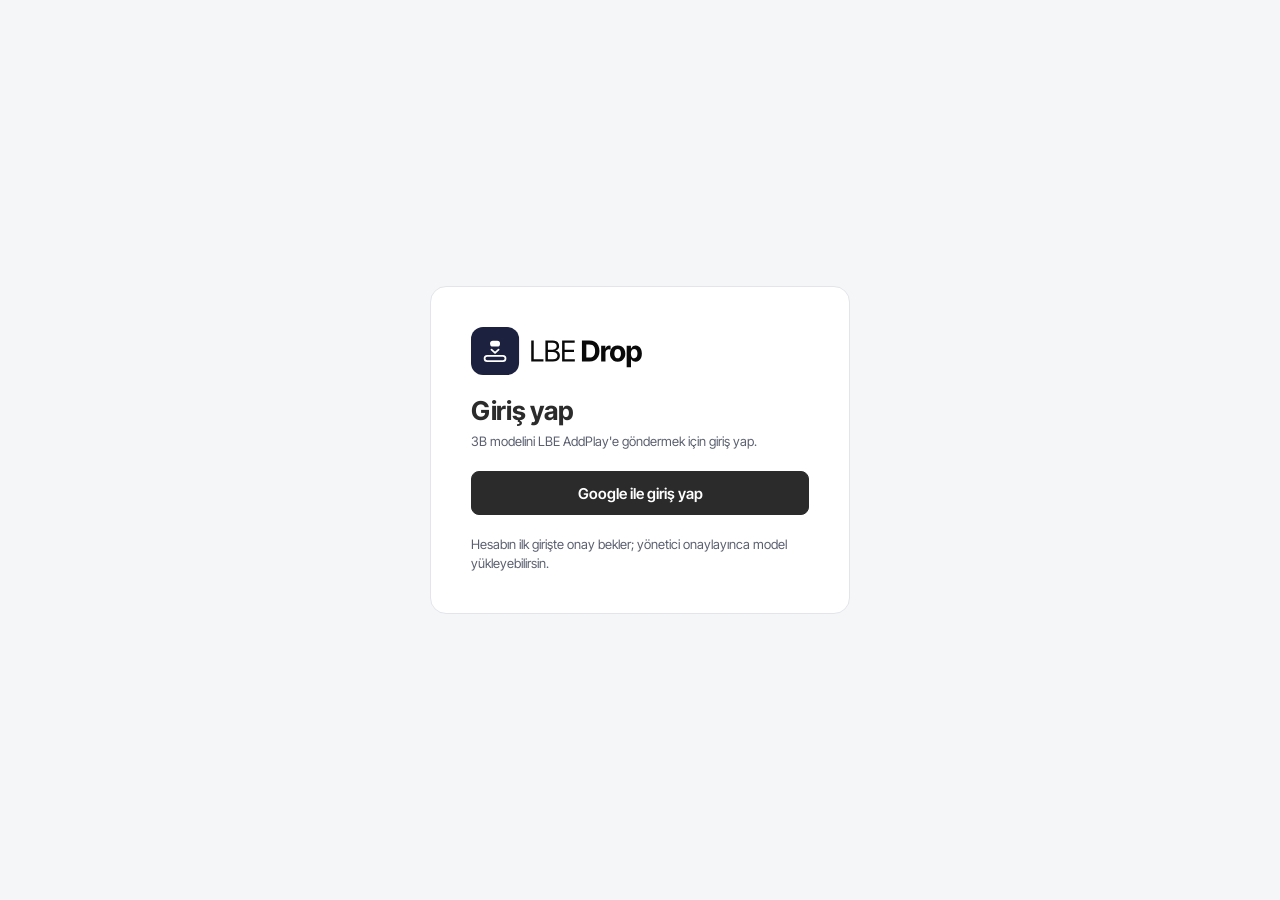
==== index.html @ 0b9477c2 "Panel yayını 2026-11-12T05:37Z" ====
<!doctype html>
<html lang="tr">
<head>
<meta charset="utf-8">
<meta name="viewport" content="width=device-width, initial-scale=1">
<meta name="referrer" content="no-referrer">
<title>LBE Drop</title>
<link rel="icon" href="marka/favicon.svg" type="image/svg+xml">
<link rel="alternate icon" href="marka/favicon.ico">
<link rel="apple-touch-icon" href="marka/apple-touch-icon.png">
<link rel="stylesheet" href="marka/tokens/tokens.css">
<link rel="stylesheet" href="marka/tokens/bilesenler.css">
<link rel="stylesheet" href="panel.css">
<script>
  // Koyu görünüm cihaz ayarını izler; renkler marka/tokens/tokens.css içindedir.
  (function () {
    var m = window.matchMedia("(prefers-color-scheme: dark)");
    var uygula = function () { document.documentElement.toggleAttribute("data-theme", false); if (m.matches) document.documentElement.setAttribute("data-theme", "dark"); };
    uygula(); m.addEventListener("change", uygula);
  })();
</script>
</head>
<body class="drop">
<div id="kok"><p class="yukleniyor">Yükleniyor…</p></div>
<dialog id="soru" class="kutu" aria-labelledby="soru-baslik">
  <h2 id="soru-baslik"></h2>
  <p class="yardim" id="soru-metin"></p>
  <div class="dugmeler"><button type="button" class="btn" id="soru-hayir">Vazgeç</button><button type="button" class="btn btn-red" id="soru-evet"></button></div>
</dialog>
<noscript><p style="padding:24px">LBE Drop için JavaScript açık olmalı.</p></noscript>
<script src="ayar.js"></script>
<script src="app.js"></script>
</body>
</html>
---- marka/tokens/tokens.css ----
/* LBE Drop — tasarım değişkenleri · öneri v1 (Kasım 2026)
   Yazılım: tek yazı ailesi Inter Tight; ürüne özel vurgu rengi yok. Karo rengi Uzay lacivert.
   Durum renkleri yalnız rozet ve bildirimde, her zaman sözcük ve simgeyle.
   Tema: açık (varsayılan). Koyu için <html data-theme="dark">. */

@font-face{font-family:"Inter Tight";src:url("../fonts/InterTight-Variable.woff2") format("woff2");font-weight:100 900;font-style:normal;font-display:swap}

:root{
  --karo:#1C2140;           /* ikon karosu (Uzay). Metin değil; üzerinde beyaz 15,7:1 */
  --bg:#FFFFFF;             /* kart, form, tablo zemini */
  --surface:#F5F6F8;        /* sayfa zemini */
  --surface-2:#EDEEF2;      /* üçüncü yüzey, avatar */
  --fg:#2B2B2B;             /* metin (beyazda 14,2:1) */
  --logo-metin:#0A0A0A;     /* logodaki "LBE Drop" yazısı */
  --muted:#5B6070;          /* ikincil metin (beyazda 6,3:1, surface'ta 5,8:1) */
  --line:#E3E5EA;           /* ayraç */
  --line-strong:#8A8F9C;    /* alan kenarı, bırakma alanı çerçevesi */
  --focus:#2B2B2B;
  --ok:#1B7A35; --ok-bg:#E6F4EA;       /* Onaylandı */
  --warn:#8A5300; --warn-bg:#FFF4D6;   /* Onay bekliyor */
  --bad:#B42318; --bad-bg:#FDECEA;     /* Reddedildi */
  --font:"Inter Tight",system-ui,-apple-system,"Segoe UI",sans-serif;
  --s-1:4px; --s-2:8px; --s-3:12px; --s-4:16px; --s-5:24px; --s-6:32px; --s-7:48px; --s-8:64px;
  --r-sm:6px; --r-md:8px; --r-lg:16px; --r-full:999px;
  --h-girdi:44px;
}
[data-theme="dark"]{
  --bg:#0F0F0F; --surface:#000000; --surface-2:#1A1A1A; --fg:#F5F5F5; --logo-metin:#F5F5F5; --muted:#A1A1A1;
  --line:#262626; --line-strong:#6E6E6E; --focus:#F5F5F5;
  --ok:#4ADE80; --ok-bg:#0D2615; --warn:#FDBA74; --warn-bg:#2A1A06; --bad:#FF7A6E; --bad-bg:#2C0F0C;
}
---- marka/tokens/bilesenler.css ----
/* LBE Drop — bileşenler · öneri v1. Önce tokens.css yüklenir. Kök: <body class="drop">. */
.drop{margin:0;background:var(--surface);color:var(--fg);font:400 15px/1.5 var(--font);-webkit-font-smoothing:antialiased}
.drop :focus-visible{outline:2px solid var(--focus);outline-offset:2px}
:where(.drop) a{color:inherit}
/* Düğmeler: en az 44 px, köşe 8 */
.btn{display:inline-flex;align-items:center;justify-content:center;gap:var(--s-2);min-height:44px;padding:0 var(--s-5);border:1.5px solid var(--fg);border-radius:var(--r-md);background:transparent;color:var(--fg);font:600 15px/1 var(--font);text-decoration:none;cursor:pointer;white-space:nowrap;box-sizing:border-box}
.btn-birincil{background:var(--fg);color:var(--bg)}
.btn:hover{filter:brightness(.92)}
/* ---------- LBE Drop paneli (yazılım ailesi: Inter Tight, nötrler, durum renkleri sözcükle) ---------- */
.panel{font-family:var(--font);background:var(--surface);color:var(--fg);min-height:100%;display:grid;grid-template-columns:248px 1fr}
.panel *{box-sizing:border-box}
.yan{background:var(--bg);border-right:1px solid var(--line);padding:var(--s-5) var(--s-4);display:flex;flex-direction:column;gap:var(--s-5)}
.yan nav{display:flex;flex-direction:column;gap:2px}
.yan a{display:flex;align-items:center;gap:10px;min-height:40px;padding:0 12px;border-radius:var(--r-md);text-decoration:none;color:var(--fg);font:500 15px/1 var(--font)}
.yan a[aria-current="page"]{background:var(--surface);font-weight:700}
.yan a .sayi{margin-left:auto;font:600 12px/1 var(--font);background:var(--fg);color:var(--bg);border-radius:var(--r-full);padding:4px 7px}
.yan .rol-notu{margin-top:auto;font:400 12px/1.45 var(--font);color:var(--muted)}
.ust-bar{display:flex;align-items:center;justify-content:space-between;gap:var(--s-4);padding:var(--s-4) var(--s-6);border-bottom:1px solid var(--line);background:var(--bg)}
.kisi{display:flex;align-items:center;gap:10px;font:500 14px/1.2 var(--font)}
.kisi .avatar{width:32px;height:32px;border-radius:50%;background:var(--surface-2);display:grid;place-items:center;font:700 12px/1 var(--font)}
.rol{display:inline-block;font:600 11px/1 var(--font);letter-spacing:.06em;text-transform:uppercase;border:1.5px solid var(--fg);border-radius:var(--r-full);padding:4px 8px}
.icerik{padding:var(--s-6);display:grid;gap:var(--s-5);align-content:start}
.baslik-satiri{display:flex;align-items:end;justify-content:space-between;gap:var(--s-4)}
.panel h1{font:700 28px/1.15 var(--font);letter-spacing:-.01em;margin:0}
.panel h2{font:700 18px/1.2 var(--font);margin:0}
.panel p{margin:0}
.yardim{font:400 13px/1.45 var(--font);color:var(--muted)}
.kutu{background:var(--bg);border:1px solid var(--line);border-radius:var(--r-lg);padding:var(--s-5)}
.alan{display:grid;gap:6px;font:600 13px/1.2 var(--font)}
.girdi{height:44px;border:1.5px solid var(--line-strong);border-radius:var(--r-md);padding:0 12px;font:400 15px/1 var(--font);color:var(--fg);background:var(--bg);display:flex;align-items:center}
.girdi.cok{height:96px;align-items:flex-start;padding-top:12px}
.girdi .ipucu{color:var(--muted)}
.birak{border:2px dashed var(--line-strong);border-radius:var(--r-lg);min-height:220px;display:grid;place-items:center;text-align:center;gap:10px;padding:var(--s-5);background:var(--bg)}
.ilerleme{height:8px;border-radius:var(--r-full);background:var(--surface-2);overflow:hidden}
.ilerleme span{display:block;height:100%;background:var(--fg)}
.tablo{width:100%;border-collapse:collapse;font:400 14px/1.35 var(--font);background:var(--bg)}
.tablo th{font:600 12px/1 var(--font);text-transform:uppercase;letter-spacing:.06em;color:var(--muted);text-align:left;padding:12px 16px;border-bottom:1px solid var(--line)}
.tablo td{padding:14px 16px;border-bottom:1px solid var(--line);vertical-align:middle}
.kucuk-resim{width:56px;height:42px;border-radius:var(--r-sm);border:1.5px dashed var(--line-strong);display:grid;place-items:center;font:600 9px/1 var(--font);color:var(--muted)}
/* Durum rozeti: her zaman sözcük + simge */
.durum{display:inline-flex;align-items:center;gap:6px;font:600 13px/1 var(--font);border-radius:var(--r-full);padding:6px 10px 6px 8px;white-space:nowrap}
.durum svg{width:14px;height:14px;flex:none}
.durum.bekliyor{background:var(--warn-bg);color:var(--warn)}
.durum.onaylandi{background:var(--ok-bg);color:var(--ok)}
.durum.reddedildi{background:var(--bad-bg);color:var(--bad)}
.durum.taslak{background:var(--surface-2);color:var(--muted)}
.dugmeler{display:flex;gap:var(--s-2);flex-wrap:wrap}
.btn-kucuk{min-height:36px;padding:0 14px;font-size:14px}
.btn-red{border-color:var(--bad);color:var(--bad)}
.filtre{display:flex;gap:var(--s-2);flex-wrap:wrap}
.filtre span{font:500 13px/1 var(--font);border:1.5px solid var(--line);border-radius:var(--r-full);padding:8px 12px;background:var(--bg)}
.filtre span[aria-pressed="true"]{border-color:var(--fg);font-weight:700}
.kartlar{display:grid;grid-template-columns:repeat(auto-fill,minmax(220px,1fr));gap:var(--s-4)}
.model{background:var(--bg);border:1px solid var(--line);border-radius:var(--r-lg);overflow:hidden;display:grid}
.model .onizleme{aspect-ratio:4/3;display:grid;place-items:center;border-bottom:1px solid var(--line);background:var(--surface);font:600 12px/1 var(--font);color:var(--muted);letter-spacing:.06em}
.model .govde{padding:var(--s-4);display:grid;gap:8px}
.model b{font:700 15px/1.25 var(--font)}
.model .durum{justify-self:start}
.ust-bar .mobil-logo{display:none;height:32px}
.ek-not{border-left:0;background:var(--surface-2);border-radius:var(--r-md);padding:var(--s-4);font:400 13px/1.45 var(--font)}
@media (max-width:700px){
  .panel{grid-template-columns:1fr}
  .yan{display:none}
  .ust-bar{padding:var(--s-3) var(--s-4)}
  .ust-bar .mobil-logo{display:block}
  .ust-bar .yardim,.kisi .ad{display:none}
  .baslik-satiri .btn{white-space:nowrap;min-height:40px;padding:0 14px}
  .icerik{padding:var(--s-4)}
  .kartlar{grid-template-columns:1fr 1fr;gap:var(--s-3)}
}
---- panel.css ----
/* LBE Drop web paneli · ekler. Önce marka/tokens/tokens.css ve bilesenler.css yüklenir; burada yeni renk tanımlanmaz. */
*{box-sizing:border-box}
html,body{margin:0;min-height:100%}
html[data-theme="dark"]{color-scheme:dark}
html:not([data-theme="dark"]) .logo-koyu{display:none!important}
html[data-theme="dark"] .logo-acik{display:none!important}
button{font-family:inherit}
.btn:disabled,.btn[aria-disabled="true"]{opacity:.45;cursor:not-allowed}
.btn-tam{width:100%}
.sayisal{font-variant-numeric:tabular-nums}
.yukleniyor{padding:var(--s-7);text-align:center;color:var(--muted)}
.simge{width:16px;height:16px;flex:none}
[hidden]{display:none!important}

/* Gerçek form alanları (.girdi ile aynı görünüm) */
input.girdi,select.girdi{width:100%;display:block}
input.girdi::placeholder{color:var(--muted);opacity:1}
select.girdi{width:auto;height:36px;padding:0 8px;font:500 14px/1 var(--font)}
.girdi.hatali{border-color:var(--bad)}
.alan .ek{font:400 13px/1.45 var(--font);color:var(--muted)}
.alan-hata{display:flex;align-items:center;gap:6px;font:600 13px/1.3 var(--font);color:var(--bad)}
form{display:grid;gap:var(--s-4);margin:0}

/* Bildirim: durum rengi + simge + sözcük */
.bildirim{display:flex;gap:10px;align-items:flex-start;border-radius:var(--r-md);padding:12px 14px;font:500 14px/1.4 var(--font)}
.bildirim svg{margin-top:2px}
.bildirim.ok{background:var(--ok-bg);color:var(--ok)}
.bildirim.warn{background:var(--warn-bg);color:var(--warn)}
.bildirim.bad{background:var(--bad-bg);color:var(--bad)}
.bildirim.bilgi{background:var(--surface-2);color:var(--fg);font-weight:400}
.girdi.salt{display:flex;align-items:center;background:var(--surface-2);color:var(--muted)}

/* İdeal yükleme koşulları */
.kosullar h2{font:700 16px/1.25 var(--font);margin:0}
.kosullar dl{display:grid;grid-template-columns:auto minmax(0,1fr);gap:8px 16px;margin:0;font:400 14px/1.45 var(--font)}
.kosullar dt{font-weight:600}
.kosullar dd{margin:0;color:var(--muted)}

/* Kabuk */
.panel{min-height:100vh}
.panel .sutun{min-width:0;display:grid;grid-template-rows:auto 1fr}
.yan button.cikis{margin-top:var(--s-2)}
.avatar-b{width:44px;height:44px;border-radius:50%;background:var(--surface-2);display:grid;place-items:center;font:700 14px/1 var(--font);flex:none}
.avatar-b.kucuk{width:36px;height:36px;font-size:12px}
.kisi-satiri{display:grid;grid-template-columns:auto minmax(0,1fr) auto;gap:12px;align-items:center}
.kisi-satiri .yardim{display:block;overflow-wrap:anywhere}
.kisi-satiri b{font:700 15px/1.25 var(--font);display:block;overflow-wrap:anywhere}
.kutu{display:grid;gap:var(--s-4);align-content:start}
.kutu.tablolu{padding:0;overflow:auto}
.tablo tr:last-child td{border-bottom:0}
.iki-sutun{display:grid;grid-template-columns:minmax(0,1.2fr) minmax(0,1fr);gap:var(--s-5);align-items:start}
.dar{max-width:560px}

/* Dosya bırakma alanı */
.birak{cursor:pointer;min-height:240px}
.birak.ustunde{border-color:var(--fg);background:var(--surface-2)}
.birak.hatali{border-color:var(--bad)}
.birak .ic{display:grid;gap:10px;justify-items:center}
.birak img{width:56px;height:56px}
.birak b{font:700 18px/1.2 var(--font)}
.dosya{display:grid;grid-template-columns:44px 1fr auto;gap:12px;align-items:center}
.dosya .kucuk-resim{width:44px;height:44px}
.dosya b{font:600 14px/1.25 var(--font);display:block;overflow-wrap:anywhere}
.ilerleme-ust{display:flex;justify-content:space-between;gap:8px;font:600 14px/1.2 var(--font)}

/* Yüklemelerim */
.yukleme{display:grid;gap:8px;padding:var(--s-4) 0;border-bottom:1px solid var(--line)}
.yukleme:first-child{padding-top:0}
.yukleme:last-child{border-bottom:0;padding-bottom:0}
.yukleme .ust{display:flex;justify-content:space-between;gap:12px;align-items:flex-start}
.yukleme b{font:700 15px/1.25 var(--font);overflow-wrap:anywhere}

/* Giriş ve bekleme ekranları */
.orta{min-height:100vh;display:grid;grid-template-columns:minmax(0,1fr);place-items:center;padding:var(--s-4)}
.orta .kutu{width:100%;max-width:420px;gap:20px;padding:40px}
.orta h1{font:700 26px/1.2 var(--font);letter-spacing:-.01em;margin:0}
.orta .logo{height:48px;justify-self:start}

/* Onay diyaloğu */
dialog.kutu{width:440px;max-width:calc(100vw - 32px);color:var(--fg);border:1px solid var(--line-strong)}
dialog.kutu:not([open]){display:none}
dialog.kutu::backdrop{background:rgba(0,0,0,.5)}
dialog.kutu h2{font:700 20px/1.2 var(--font);margin:0}
dialog.kutu p{margin:0}
dialog.kutu .dugmeler{justify-content:flex-end}

/* Telefon: kenar menü yerine alt sekmeler */
.alt-sekme{display:none}
@media (max-width:700px){
  .panel{padding-bottom:64px}
  .iki-sutun{grid-template-columns:1fr}
  .orta .kutu{padding:var(--s-5)}
  .ust-bar .rol{display:none}
  .baslik-satiri{flex-wrap:wrap}
  .alt-sekme{position:fixed;left:0;right:0;bottom:0;display:flex;background:var(--bg);border-top:1px solid var(--line);z-index:5}
  .alt-sekme a{flex:1 1 0;min-width:0;white-space:nowrap;display:grid;justify-items:center;gap:4px;padding:10px 0 12px;text-decoration:none;color:var(--muted);font:500 12px/1 var(--font)}
  .alt-sekme a svg{width:22px;height:22px}
  .alt-sekme a[aria-current="page"]{color:var(--fg);font-weight:700}
  .tablo th:nth-child(3),.tablo td:nth-child(3),.tablo th:nth-child(4),.tablo td:nth-child(4){display:none}
}
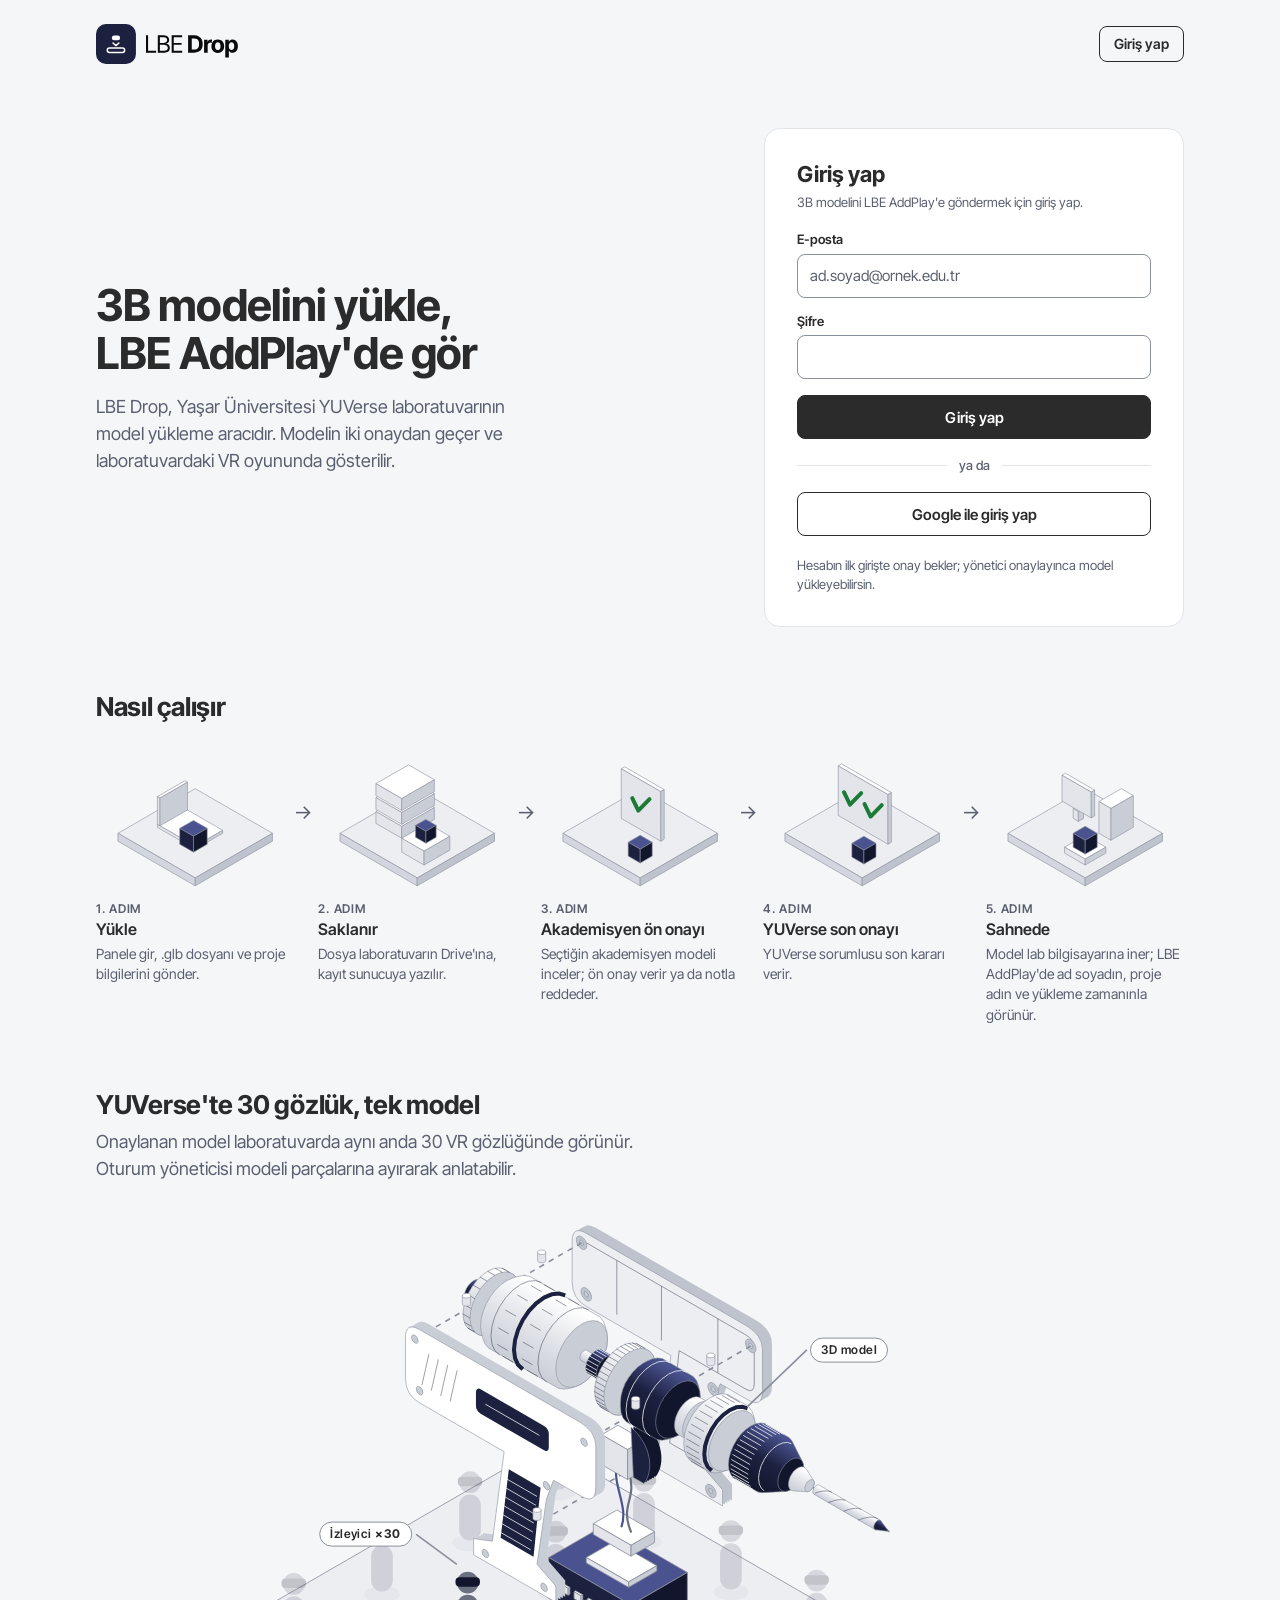
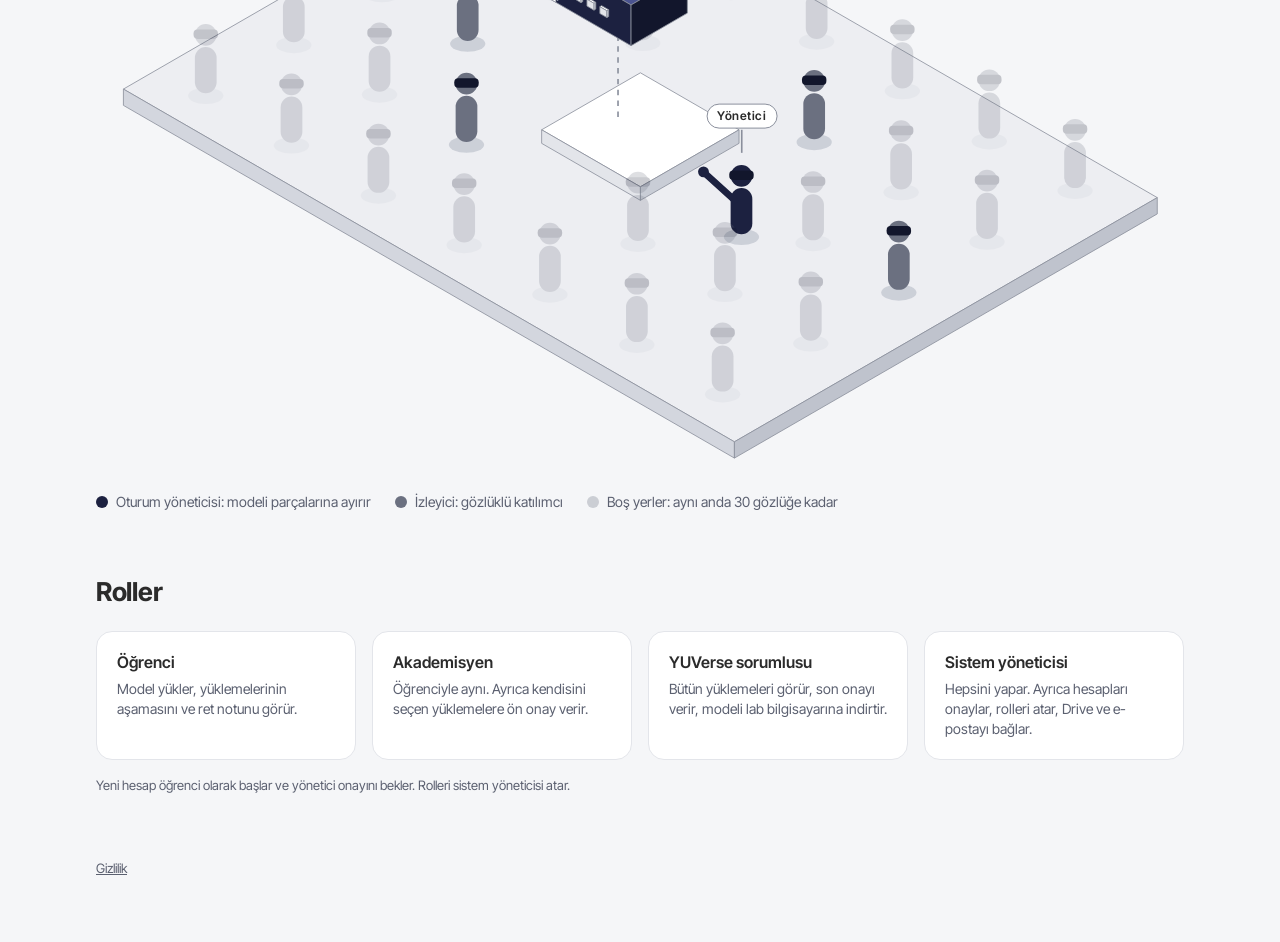
==== commit 234612a4: "Panel yayını 2026-11-13T08:03Z" ====
--- a/index.html
+++ b/index.html
@@ -27,6 +27,10 @@
   <p class="yardim" id="soru-metin"></p>
   <div class="dugmeler"><button type="button" class="btn" id="soru-hayir">Vazgeç</button><button type="button" class="btn btn-red" id="soru-evet"></button></div>
 </dialog>
+<dialog id="onizleme" class="kutu genis" aria-labelledby="onizleme-baslik">
+  <div class="baslik-satiri"><h2 id="onizleme-baslik"></h2><button type="button" class="btn btn-kucuk" id="onizleme-kapat">Kapat</button></div>
+  <div id="onizleme-govde" class="izleyici-kutu"></div>
+</dialog>
 <noscript><p style="padding:24px">LBE Drop için JavaScript açık olmalı.</p></noscript>
 <script src="ayar.js"></script>
 <script src="app.js"></script>
--- a/panel.css
+++ b/panel.css
@@ -69,12 +69,101 @@
 .yukleme:last-child{border-bottom:0;padding-bottom:0}
 .yukleme .ust{display:flex;justify-content:space-between;gap:12px;align-items:flex-start}
 .yukleme b{font:700 15px/1.25 var(--font);overflow-wrap:anywhere}
+.yukleme .dugmeler{margin-top:4px}
+.ret-form{margin-top:8px;gap:var(--s-2)}
+.bolum-baslik{font:700 16px/1.25 var(--font);margin:var(--s-5) 0 var(--s-2);display:flex;gap:8px;align-items:baseline}
+.bolum-baslik:first-child{margin-top:0}
+.dar-genis{max-width:720px}
+select.girdi.tam{width:100%;height:44px;font-size:15px}
 
 /* Giriş ve bekleme ekranları */
 .orta{min-height:100vh;display:grid;grid-template-columns:minmax(0,1fr);place-items:center;padding:var(--s-4)}
 .orta .kutu{width:100%;max-width:420px;gap:20px;padding:40px}
 .orta h1{font:700 26px/1.2 var(--font);letter-spacing:-.01em;margin:0}
 .orta .logo{height:48px;justify-self:start}
+.baglantilar{display:flex;flex-wrap:wrap;justify-content:space-between;gap:var(--s-2) var(--s-4)}
+.baglanti{padding:0;border:0;background:none;color:var(--fg);font:500 14px/1.4 var(--font);text-decoration:underline;text-underline-offset:3px;cursor:pointer}
+.baglanti:focus-visible{outline:2px solid var(--focus);outline-offset:2px;border-radius:2px}
+.ya-da{display:flex;align-items:center;gap:12px;color:var(--muted);font:500 13px/1 var(--font)}
+.ya-da::before,.ya-da::after{content:"";flex:1;height:1px;background:var(--line)}
+input.kod-girdi{font:600 22px/1 var(--font);letter-spacing:.3em;text-align:center}
+
+/* Tanıtım ana sayfası (giriş yapmamış ziyaretçi) */
+.drop{--iz-z1:#EDEEF2;--iz-z2:#D3D6DE;--iz-z3:#BFC3CD;--iz-n1:#FFFFFF;--iz-n2:#E3E5EA;--iz-n3:#C9CDD6;--iz-a1:#4A5390;--iz-a2:#1C2140;--iz-a3:#12162C;--iz-cizgi:#8A8F9C;--iz-kisi:#6B7080;--iz-goz:#12162C}
+[data-theme="dark"] .drop{--iz-z1:#2A2A2A;--iz-z2:#1C1C1C;--iz-z3:#141414;--iz-n1:#5A5A5A;--iz-n2:#404040;--iz-n3:#2E2E2E;--iz-a1:#8C96D6;--iz-a2:#5A64A8;--iz-a3:#3E4680;--iz-cizgi:#6E6E6E;--iz-kisi:#B5B5B5;--iz-goz:#0F0F0F}
+.tanitim{max-width:1120px;margin:0 auto;padding:var(--s-5) var(--s-4) var(--s-8);display:grid;grid-template-columns:minmax(0,1fr);gap:var(--s-8)}
+.tn-ust{display:flex;justify-content:space-between;align-items:center;gap:var(--s-4)}
+.tn-ust .logo{height:40px}
+.tn-kahraman{display:grid;grid-template-columns:minmax(0,1fr) minmax(0,420px);gap:var(--s-7);align-items:center}
+.tn-kahraman h1{font:700 44px/1.1 var(--font);letter-spacing:-.02em;margin:0 0 var(--s-4);text-wrap:balance}
+.tn-alt{font:400 18px/1.5 var(--font);color:var(--muted);margin:0;max-width:46ch}
+.tn-kahraman .kutu{gap:20px;padding:32px;scroll-margin-top:var(--s-4)}
+.tn-kahraman .kutu h2{font:700 22px/1.2 var(--font);margin:0}
+.tn-baslik{font:700 26px/1.2 var(--font);letter-spacing:-.01em;margin:0 0 var(--s-5)}
+.tn-adimlar{list-style:none;margin:0;padding:0;display:grid;grid-template-columns:repeat(5,minmax(0,1fr));gap:var(--s-5)}
+.tn-adimlar li{position:relative;display:grid;gap:var(--s-2);align-content:start}
+.tn-adimlar li:not(:last-child)::after{content:"→";position:absolute;right:-18px;top:56px;color:var(--muted);font:400 20px/1 var(--font)}
+.tn-adimlar div{display:grid;gap:4px}
+.tn-no{font:600 12px/1 var(--font);letter-spacing:.06em;color:var(--muted)}
+.tn-adimlar b{font:600 16px/1.3 var(--font)}
+.tn-adimlar p,.tn-roller p{margin:0;color:var(--muted);font:400 14px/1.45 var(--font)}
+.tn-roller{display:grid;grid-template-columns:repeat(4,minmax(0,1fr));gap:var(--s-4)}
+.tn-roller .kutu{gap:6px;padding:20px}
+.tn-roller b{font:600 16px/1.3 var(--font)}
+.izo{display:block;width:100%;max-width:220px;height:auto}
+.izo polygon,.iz-s{stroke:var(--iz-cizgi);stroke-width:.6;stroke-linejoin:round}
+.iz-z1{fill:var(--iz-z1)}.iz-z2{fill:var(--iz-z2)}.iz-z3{fill:var(--iz-z3)}
+.iz-n1{fill:var(--iz-n1)}.iz-n2{fill:var(--iz-n2)}.iz-n3{fill:var(--iz-n3)}
+.iz-a1{fill:var(--iz-a1)}.iz-a2{fill:var(--iz-a2)}.iz-a3{fill:var(--iz-a3)}
+.izo-buyuk{max-width:none}
+.tn-sahne .tn-baslik{margin-bottom:var(--s-2)}
+.tn-sahne .tn-alt{max-width:60ch;margin-bottom:var(--s-4)}
+.tn-cizim{position:relative}
+.iz-s,.iz-oluk,.iz-acik,.iz-bant,.iz-vida,.iz-kablo{vector-effect:non-scaling-stroke}
+.iz-oluk{fill:none;stroke:var(--iz-a3);stroke-width:.8;opacity:.5}
+.iz-acik{fill:none;stroke:var(--iz-n1);stroke-width:1;opacity:.75}
+.iz-bant{fill:none;stroke:var(--iz-a2);stroke-width:4}
+.iz-vida{fill:var(--iz-n3);stroke:var(--iz-cizgi);stroke-width:.6}
+.iz-kablo{fill:none;stroke:var(--iz-a1);stroke-width:2.2;stroke-linecap:round}
+.iz-kablo.k2{stroke:var(--iz-kisi)}
+.st-n1{stop-color:var(--iz-n1)}.st-n2{stop-color:var(--iz-n2)}.st-n3{stop-color:var(--iz-n3)}
+.st-a1{stop-color:var(--iz-a1)}.st-a2{stop-color:var(--iz-a2)}.st-a3{stop-color:var(--iz-a3)}
+.tn-etiket{position:absolute;transform:translate(4px,-50%);padding:3px 10px;border:1px solid var(--iz-cizgi);border-radius:var(--r-full);background:var(--bg);color:var(--fg);font:600 12px/1.4 var(--font);letter-spacing:.04em;white-space:nowrap}
+.tn-etiket.ustte{transform:translate(-50%,-50%)}
+.tn-etiket.sola{transform:translate(calc(-100% - 4px),-50%)}
+.iz-etiket-cizgi{fill:none;stroke:var(--iz-cizgi);stroke-width:1.2}
+.iz-kilavuz{fill:none;stroke:var(--iz-cizgi);stroke-width:1.2;stroke-dasharray:4 4}
+.iz-golge{fill:var(--iz-z3);opacity:.7}
+.iz-beden{fill:var(--iz-kisi)}
+.iz-gozluk{fill:var(--iz-goz)}
+.iz-kisi.hoca .iz-beden{fill:var(--iz-a2)}
+.iz-kol{fill:none;stroke:var(--iz-a2);stroke-width:5;stroke-linecap:round}
+.iz-kisi.bos{opacity:.22}
+.tn-anahtar{list-style:none;margin:var(--s-4) 0 0;padding:0;display:flex;flex-wrap:wrap;gap:var(--s-2) var(--s-5);color:var(--muted);font:400 14px/1.4 var(--font)}
+.tn-anahtar li{display:flex;align-items:center;gap:var(--s-2)}
+.tn-anahtar i{width:12px;height:12px;border-radius:50%;background:var(--iz-kisi);flex:none}
+.tn-anahtar .an-hoca{background:var(--iz-a2)}
+.tn-anahtar .an-bos{opacity:.3}
+.iz-ok{fill:none;stroke:var(--ok);stroke-width:4;stroke-linecap:round;stroke-linejoin:round}
+@media (max-width:900px){
+  .tanitim{gap:var(--s-7)}
+  .tn-kahraman{grid-template-columns:minmax(0,1fr);gap:var(--s-5)}
+  .tn-kahraman h1{font-size:32px}
+  .tn-kahraman .kutu{padding:var(--s-5)}
+  .tn-adimlar{grid-template-columns:minmax(0,1fr);gap:var(--s-4)}
+  .tn-adimlar li{grid-template-columns:120px minmax(0,1fr);gap:var(--s-4);align-items:center}
+  .tn-adimlar li::after{display:none}
+  .tn-roller{grid-template-columns:repeat(2,minmax(0,1fr))}
+  .tn-etiket{font-size:10px;padding:1px 7px}
+}
+@media (max-width:560px){.tn-roller{grid-template-columns:minmax(0,1fr)}}
+
+/* Düz metin sayfası (gizlilik) */
+.metin-sayfa{max-width:720px;margin:0 auto;padding:40px var(--s-4) 64px;font:400 16px/1.6 var(--font);color:var(--fg)}
+.metin-sayfa h1{font:700 30px/1.2 var(--font);letter-spacing:-.01em;margin:16px 0 4px}
+.metin-sayfa h2{font:600 19px/1.3 var(--font);margin:32px 0 8px}
+.metin-sayfa ul{padding-left:20px;display:grid;gap:6px}
+.metin-sayfa a{color:inherit;text-decoration:underline;text-underline-offset:3px}
 
 /* Onay diyaloğu */
 dialog.kutu{width:440px;max-width:calc(100vw - 32px);color:var(--fg);border:1px solid var(--line-strong)}
@@ -83,6 +172,15 @@
 dialog.kutu h2{font:700 20px/1.2 var(--font);margin:0}
 dialog.kutu p{margin:0}
 dialog.kutu .dugmeler{justify-content:flex-end}
+
+/* 3B ön izleme */
+.izleyici-kutu{display:grid;gap:var(--s-2)}
+.izleyici-kutu:empty{display:none}
+.izleyici-kutu p{margin:0}
+.izleyici{display:block;width:100%;height:320px;background:var(--surface-2);border-radius:var(--r-md);--poster-color:transparent}
+dialog.kutu.genis{width:900px}
+dialog.kutu.genis .baslik-satiri{display:flex;justify-content:space-between;align-items:center;gap:var(--s-4)}
+dialog.kutu.genis .izleyici{height:min(60vh,560px)}
 
 /* Telefon: kenar menü yerine alt sekmeler */
 .alt-sekme{display:none}
